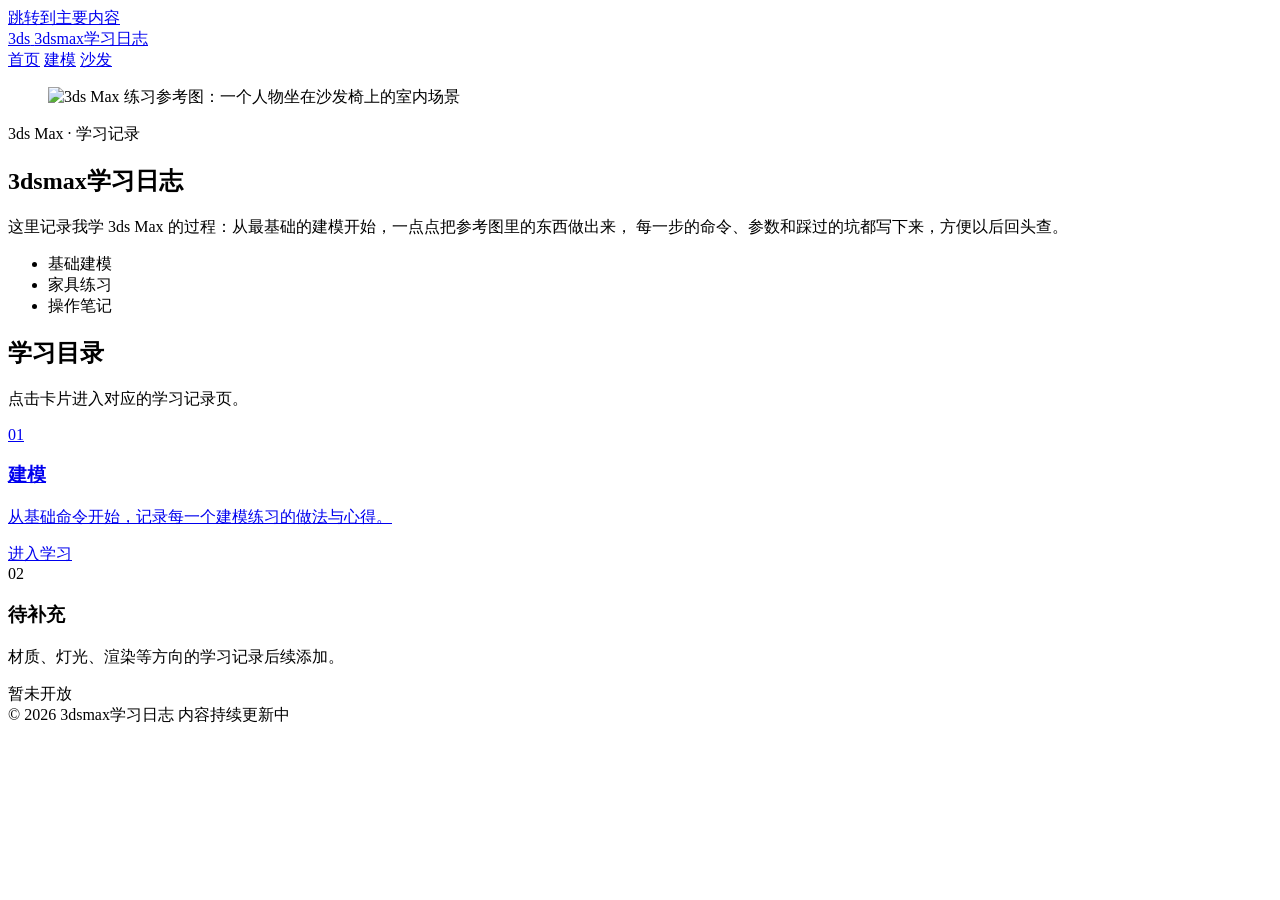
==== index.html @ b6cc0ef1 "Add files via upload" ====
<!DOCTYPE html>
<html lang="zh-CN">
<head>
  <meta charset="UTF-8">
  <meta name="viewport" content="width=device-width, initial-scale=1">
  <title>3dsmax学习日志</title>
  <meta name="description" content="3ds Max 学习日志：记录建模、材质、灯光与渲染的练习过程。">
  <link rel="stylesheet" href="assets/css/style.css">
</head>
<body class="page-home">
  <a class="skip-link" href="#main">跳转到主要内容</a>

  <header class="site-header">
    <div class="wrap site-header__inner">
      <a class="brand" href="index.html">
        <span class="brand__mark" aria-hidden="true">3ds</span>
        <span class="brand__name">3dsmax学习日志</span>
      </a>
      <nav class="site-nav" aria-label="站点导航">
        <a href="index.html" aria-current="page">首页</a>
        <a href="modeling.html">建模</a>
        <a href="sofa.html">沙发</a>
      </nav>
    </div>
  </header>

  <main id="main">
    <!-- 展示图片：放在主页最上方 -->
    <section class="hero">
      <figure class="hero__banner">
        <img src="assets/img/hero-sofa.jpg"
             alt="3ds Max 练习参考图：一个人物坐在沙发椅上的室内场景"
             width="1920" height="1038">
      </figure>

      <div class="wrap">
        <div class="hero__head">
          <p class="hero__eyebrow">3ds Max · 学习记录</p>
          <h1 class="hero__title">3dsmax学习日志</h1>
          <p class="hero__lead">
            这里记录我学 3ds Max 的过程：从最基础的建模开始，一点点把参考图里的东西做出来，
            每一步的命令、参数和踩过的坑都写下来，方便以后回头查。
          </p>
          <ul class="tag-list">
            <li>基础建模</li>
            <li>家具练习</li>
            <li>操作笔记</li>
          </ul>
        </div>
      </div>
    </section>

    <!-- 卡片入口 -->
    <section class="cards" aria-labelledby="cards-title">
      <div class="wrap">
        <h2 class="section-title" id="cards-title">学习目录</h2>
        <p class="section-desc">点击卡片进入对应的学习记录页。</p>

        <div class="card-grid">
          <a class="card" href="modeling.html">
            <span class="card__index">01</span>
            <h3 class="card__title">建模</h3>
            <p class="card__desc">从基础命令开始，记录每一个建模练习的做法与心得。</p>
            <span class="card__more">进入学习</span>
          </a>

          <!-- TODO: 后面新增学习方向时，复制这张卡片改标题、简介和 href -->
          <div class="card card--todo" aria-disabled="true">
            <span class="card__index">02</span>
            <h3 class="card__title">待补充</h3>
            <p class="card__desc">材质、灯光、渲染等方向的学习记录后续添加。</p>
            <span class="card__more">暂未开放</span>
          </div>
        </div>
      </div>
    </section>
  </main>

  <footer class="site-footer">
    <div class="wrap site-footer__inner">
      <span>© 2026 3dsmax学习日志</span>
      <span class="site-footer__note">内容持续更新中</span>
    </div>
  </footer>

  <script>
    // 顶部导航叠在展示图片上方：把实际高度交给 CSS，滚动后再换成实底，避免挡到正文。
    (function () {
      var header = document.querySelector('.site-header');
      if (!header) return;

      function sync() {
        document.documentElement.style.setProperty('--header-h', header.offsetHeight + 'px');
        header.classList.toggle('is-solid', window.scrollY > 40);
      }

      sync();
      window.addEventListener('scroll', sync, { passive: true });
      window.addEventListener('resize', sync);
    })();
  </script>
</body>
</html>
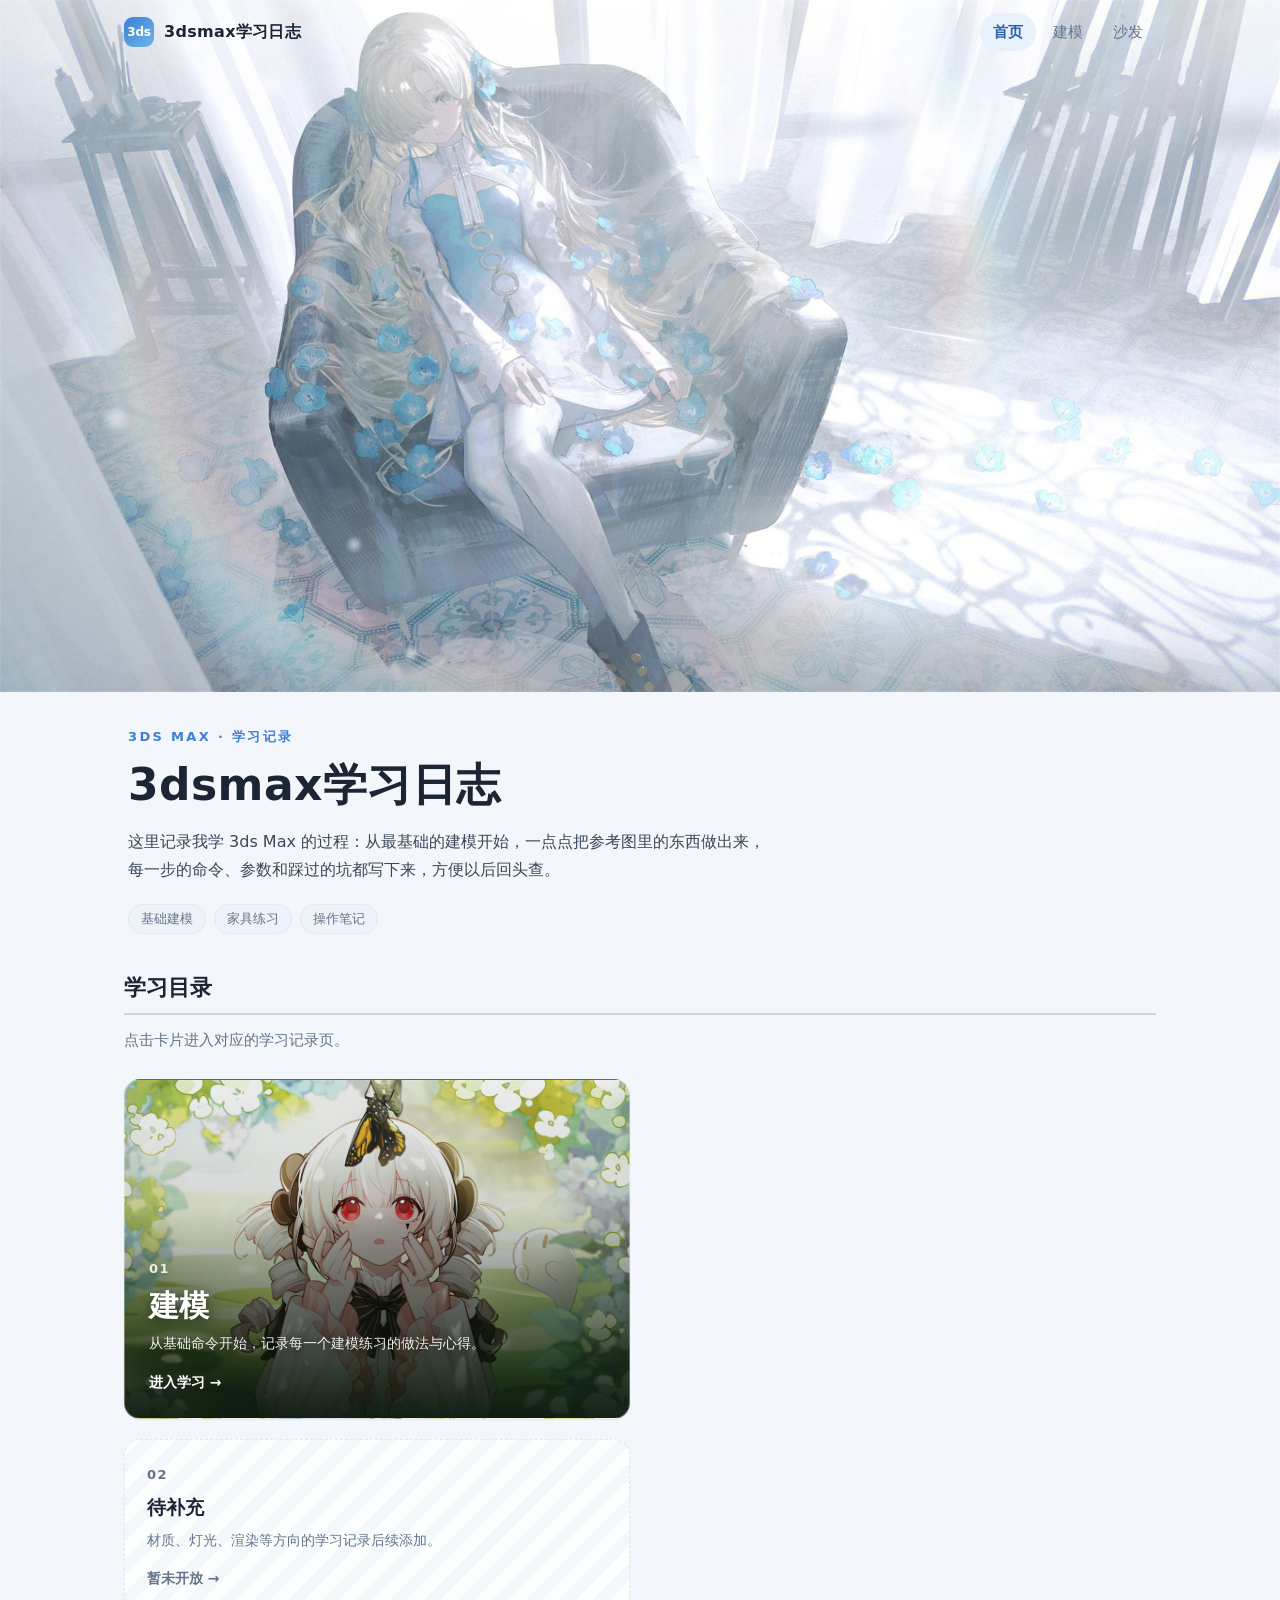
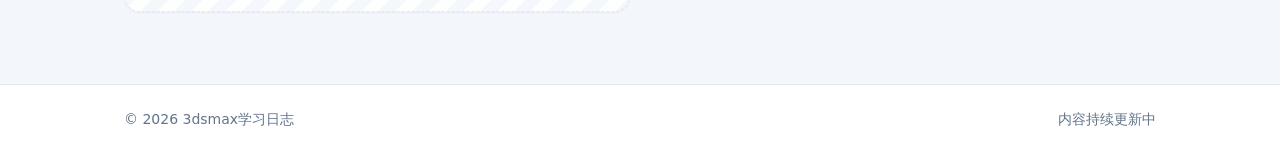
==== commit 3625493f: "Feature modeling card image and stacked layout" ====
--- a/index.html
+++ b/index.html
@@ -56,8 +56,8 @@
         <h2 class="section-title" id="cards-title">学习目录</h2>
         <p class="section-desc">点击卡片进入对应的学习记录页。</p>
 
-        <div class="card-grid">
-          <a class="card" href="modeling.html">
+        <div class="card-grid card-grid--stacked">
+          <a class="card card--feature" href="modeling.html">
             <span class="card__index">01</span>
             <h3 class="card__title">建模</h3>
             <p class="card__desc">从基础命令开始，记录每一个建模练习的做法与心得。</p>
--- a/assets/css/style.css
+++ b/assets/css/style.css
@@ -0,0 +1,691 @@
+/* 3dsmax 学习日志 · 全站样式
+   页面：index.html / modeling.html / sofa.html */
+
+:root {
+  --bg: #f3f6fb;
+  --surface: #ffffff;
+  --surface-soft: #f7fafd;
+  --border: #e1e8f2;
+  --border-strong: #c9d6e6;
+  --text: #1b2533;
+  --text-soft: #3a4759;
+  --muted: #63748a;
+  --accent: #3d7fd6;
+  --accent-deep: #2b62ab;
+  --accent-weak: #e9f1fc;
+  --accent-line: #bcd6f5;
+  --radius: 16px;
+  --shadow: 0 1px 2px rgba(24, 43, 71, .05);
+  --shadow-hover: 0 14px 30px rgba(24, 43, 71, .12);
+  --wrap: 1080px;
+}
+
+* {
+  box-sizing: border-box;
+}
+
+html {
+  scroll-behavior: smooth;
+}
+
+body {
+  margin: 0;
+  background: var(--bg);
+  color: var(--text);
+  font-family: "Noto Sans SC", "PingFang SC", "Microsoft YaHei", "Hiragino Sans GB", system-ui, sans-serif;
+  font-size: 16px;
+  line-height: 1.75;
+  -webkit-font-smoothing: antialiased;
+}
+
+img {
+  max-width: 100%;
+  display: block;
+}
+
+a {
+  color: var(--accent);
+  text-decoration: none;
+}
+
+a:hover {
+  text-decoration: underline;
+}
+
+h1, h2, h3 {
+  margin: 0;
+  line-height: 1.3;
+  font-weight: 700;
+}
+
+.wrap {
+  max-width: var(--wrap);
+  margin: 0 auto;
+  padding: 0 24px;
+}
+
+.skip-link {
+  position: absolute;
+  left: -9999px;
+}
+
+.skip-link:focus {
+  left: 16px;
+  top: 12px;
+  z-index: 20;
+  padding: 8px 14px;
+  background: var(--surface);
+  border-radius: 8px;
+}
+
+/* ---------- 顶部导航 ---------- */
+
+.site-header {
+  position: sticky;
+  top: 0;
+  z-index: 5;
+  background: rgba(255, 255, 255, .9);
+  backdrop-filter: blur(10px);
+  border-bottom: 1px solid var(--border);
+}
+
+.site-header__inner {
+  display: flex;
+  align-items: center;
+  justify-content: space-between;
+  gap: 24px;
+  min-height: 64px;
+  flex-wrap: wrap;
+}
+
+.brand {
+  display: flex;
+  align-items: center;
+  gap: 10px;
+  color: var(--text);
+  font-weight: 700;
+}
+
+.brand:hover {
+  text-decoration: none;
+}
+
+.brand__mark {
+  display: grid;
+  place-items: center;
+  width: 30px;
+  height: 30px;
+  font-size: 12px;
+  font-weight: 700;
+  letter-spacing: -.02em;
+  color: #fff;
+  background: linear-gradient(135deg, var(--accent), #6cb6e6);
+  border-radius: 9px;
+}
+
+.brand__name {
+  letter-spacing: .02em;
+}
+
+.site-nav {
+  display: flex;
+  gap: 4px;
+  flex-wrap: wrap;
+}
+
+.site-nav a {
+  padding: 6px 13px;
+  font-size: 15px;
+  color: var(--muted);
+  border-radius: 999px;
+}
+
+.site-nav a:hover {
+  background: var(--accent-weak);
+  color: var(--accent);
+  text-decoration: none;
+}
+
+.site-nav a[aria-current="page"] {
+  background: var(--accent-weak);
+  color: var(--accent-deep);
+  font-weight: 600;
+}
+
+/* ---------- 首页：导航栏融进展示图片上方 ---------- */
+
+.page-home main {
+  margin-top: calc(var(--header-h, 64px) * -1);
+}
+
+.page-home #main {
+  scroll-margin-top: var(--header-h, 64px);
+}
+
+.page-home .site-header {
+  background: none;
+  backdrop-filter: none;
+  border-bottom-color: transparent;
+  transition: border-color .2s ease, box-shadow .2s ease;
+}
+
+.page-home .site-header.is-solid {
+  background: rgba(255, 255, 255, .92);
+  backdrop-filter: blur(10px);
+  border-bottom-color: var(--border);
+  box-shadow: 0 6px 18px rgba(24, 43, 71, .06);
+}
+
+/* ---------- 首页：展示图片（左右与上方通栏） ---------- */
+
+.hero {
+  padding: 0;
+}
+
+.hero__banner {
+  position: relative;
+  margin: 0;
+  overflow: hidden;
+  background: var(--surface);
+}
+
+.hero__banner img {
+  width: 100%;
+  height: auto;
+  aspect-ratio: 2550 / 1378;
+  max-height: 88vh;
+  object-fit: cover;
+  object-position: center top;
+}
+
+/* 图片顶部一层很轻的白纱：导航压在图上时字看得清，又不留下分界线 */
+.page-home .hero__banner::after {
+  content: "";
+  position: absolute;
+  inset: 0 0 auto;
+  height: clamp(120px, 18vw, 240px);
+  pointer-events: none;
+  background: linear-gradient(180deg,
+    rgba(255, 255, 255, .5) 0%,
+    rgba(255, 255, 255, .34) 22%,
+    rgba(255, 255, 255, .2) 40%,
+    rgba(255, 255, 255, .11) 56%,
+    rgba(255, 255, 255, .05) 72%,
+    rgba(255, 255, 255, .015) 86%,
+    rgba(255, 255, 255, 0) 100%);
+}
+
+.hero__head {
+  padding: 34px 4px 0;
+}
+
+.hero__eyebrow {
+  margin: 0 0 8px;
+  font-size: 13px;
+  font-weight: 600;
+  letter-spacing: .18em;
+  color: var(--accent);
+  text-transform: uppercase;
+}
+
+.hero__title {
+  font-size: clamp(28px, 4.4vw, 44px);
+  letter-spacing: .01em;
+}
+
+.hero__lead {
+  max-width: 64ch;
+  margin: 14px 0 0;
+  color: var(--text-soft);
+}
+
+.tag-list {
+  display: flex;
+  flex-wrap: wrap;
+  gap: 8px;
+  margin: 20px 0 0;
+  padding: 0;
+  list-style: none;
+}
+
+.tag-list li {
+  padding: 3px 12px;
+  font-size: 13px;
+  color: var(--muted);
+  background: #eef3fa;
+  border: 1px solid var(--border);
+  border-radius: 999px;
+}
+
+/* ---------- 卡片入口 ---------- */
+
+.cards {
+  padding: 40px 0 72px;
+}
+
+.section-title {
+  padding-bottom: 10px;
+  font-size: 22px;
+  border-bottom: 2px solid var(--border-strong);
+}
+
+.section-desc {
+  margin: 12px 0 26px;
+  font-size: 15px;
+  color: var(--muted);
+}
+
+.card-grid {
+  display: grid;
+  grid-template-columns: repeat(auto-fill, minmax(min(230px, 100%), 1fr));
+  gap: 20px;
+}
+
+.card-grid--stacked {
+  grid-template-columns: minmax(0, calc(50% - 10px));
+  justify-content: start;
+}
+
+.card {
+  position: relative;
+  display: flex;
+  flex-direction: column;
+  gap: 8px;
+  padding: 24px 22px 20px;
+  overflow: hidden;
+  color: inherit;
+  background: var(--surface);
+  border: 1px solid var(--border);
+  border-radius: var(--radius);
+  box-shadow: var(--shadow);
+  transition: transform .18s ease, box-shadow .18s ease, border-color .18s ease;
+}
+
+.card::before {
+  content: "";
+  position: absolute;
+  inset: 0 0 auto;
+  height: 3px;
+  background: linear-gradient(90deg, var(--accent), #79bdea);
+  transform: scaleX(0);
+  transform-origin: left;
+  transition: transform .22s ease;
+}
+
+.card:hover,
+.card:focus-visible {
+  transform: translateY(-4px);
+  border-color: var(--accent);
+  box-shadow: var(--shadow-hover);
+  text-decoration: none;
+}
+
+.card:hover::before,
+.card:focus-visible::before {
+  transform: scaleX(1);
+}
+
+.card__index {
+  font-size: 13px;
+  font-weight: 700;
+  letter-spacing: .12em;
+  color: var(--accent);
+}
+
+.card__title {
+  font-size: 19px;
+}
+
+.card__desc {
+  flex: 1;
+  margin: 0;
+  font-size: 14px;
+  color: var(--muted);
+}
+
+.card__more {
+  margin-top: 6px;
+  font-size: 14px;
+  font-weight: 600;
+  color: var(--accent);
+}
+
+.card__more::after {
+  content: " →";
+}
+
+.card--todo {
+  background: repeating-linear-gradient(135deg, #fdfefe, #fdfefe 12px, #f4f8fd 12px, #f4f8fd 24px);
+  border-style: dashed;
+}
+
+.card--todo .card__index,
+.card--todo .card__more {
+  color: var(--muted);
+}
+
+.card--todo::before {
+  display: none;
+}
+
+.card--feature {
+  justify-content: flex-end;
+  min-height: 340px;
+  padding: 28px 24px 24px;
+  color: #fff;
+  background-color: #253b2a;
+  background-image:
+    linear-gradient(180deg, rgba(15, 30, 20, .08) 0%, rgba(15, 30, 20, .18) 38%, rgba(10, 24, 15, .92) 100%),
+    url("../img/modeling-card.jpg");
+  background-position: center 34%;
+  background-size: cover;
+  border-color: rgba(255, 255, 255, .32);
+}
+
+.card--feature .card__index {
+  color: #e4f2df;
+  text-shadow: 0 1px 8px rgba(0, 0, 0, .45);
+}
+
+.card--feature .card__title {
+  font-size: 30px;
+  line-height: 1.15;
+  text-shadow: 0 2px 12px rgba(0, 0, 0, .55);
+}
+
+.card--feature .card__desc {
+  flex: 0;
+  max-width: 42ch;
+  color: rgba(255, 255, 255, .92);
+  text-shadow: 0 1px 8px rgba(0, 0, 0, .5);
+}
+
+.card--feature .card__more {
+  color: #fff;
+}
+
+.card--feature:hover,
+.card--feature:focus-visible {
+  border-color: rgba(255, 255, 255, .72);
+}
+
+/* ---------- 内页页头 ---------- */
+
+.page-head {
+  padding: 40px 0 26px;
+  background: linear-gradient(180deg, #ffffff, #f7fafd);
+  border-bottom: 1px solid var(--border);
+}
+
+.breadcrumb {
+  margin: 0 0 10px;
+  font-size: 14px;
+  color: var(--muted);
+}
+
+.page-title {
+  font-size: clamp(24px, 3.4vw, 34px);
+}
+
+.page-lead {
+  max-width: 64ch;
+  margin: 10px 0 0;
+  color: var(--muted);
+}
+
+.page-body {
+  padding: 40px 0 72px;
+}
+
+/* ---------- 日志正文 ---------- */
+
+.log {
+  display: grid;
+  grid-template-columns: minmax(0, 1fr) 292px;
+  gap: 40px;
+  align-items: start;
+}
+
+.log__main > section + section {
+  margin-top: 36px;
+}
+
+.log__main .section-title {
+  font-size: 19px;
+}
+
+.log__main p {
+  margin: 14px 0 0;
+  color: var(--text-soft);
+}
+
+.step-list {
+  margin: 18px 0 0;
+  padding: 0;
+  list-style: none;
+  counter-reset: step;
+}
+
+.step-list > li {
+  position: relative;
+  padding: 14px 0 14px 46px;
+  border-bottom: 1px dashed var(--border);
+}
+
+.step-list > li:last-child {
+  border-bottom: 0;
+}
+
+.step-list > li::before {
+  counter-increment: step;
+  content: counter(step, decimal-leading-zero);
+  position: absolute;
+  left: 0;
+  top: 15px;
+  display: grid;
+  place-items: center;
+  width: 32px;
+  height: 32px;
+  font-size: 12.5px;
+  font-weight: 700;
+  color: var(--accent-deep);
+  background: var(--accent-weak);
+  border-radius: 10px;
+}
+
+.step-list strong {
+  display: block;
+}
+
+.step-list span {
+  font-size: 14px;
+  color: var(--muted);
+}
+
+.shot {
+  margin: 0;
+  overflow: hidden;
+  background: var(--surface);
+  border: 1px solid var(--border);
+  border-radius: var(--radius);
+  box-shadow: var(--shadow);
+}
+
+.shot img {
+  width: 100%;
+  height: auto;
+}
+
+.shot figcaption {
+  padding: 10px 14px;
+  font-size: 13px;
+  color: var(--muted);
+  border-top: 1px solid var(--border);
+}
+
+.shot-gallery {
+  display: grid;
+  gap: 18px;
+  margin-top: 18px;
+}
+
+.note-table {
+  width: 100%;
+  margin: 18px 0 0;
+  border-collapse: collapse;
+  font-size: 14.5px;
+  background: var(--surface);
+  border: 1px solid var(--border);
+  border-radius: var(--radius);
+  overflow: hidden;
+}
+
+.note-table caption {
+  padding-bottom: 10px;
+  font-size: 13px;
+  color: var(--muted);
+  text-align: left;
+}
+
+.note-table th,
+.note-table td {
+  padding: 11px 16px;
+  text-align: left;
+  border-bottom: 1px solid var(--border);
+}
+
+.note-table th {
+  width: 34%;
+  font-weight: 600;
+  color: var(--muted);
+  background: var(--surface-soft);
+}
+
+.note-table tr:last-child th,
+.note-table tr:last-child td {
+  border-bottom: 0;
+}
+
+.back-link {
+  display: flex;
+  gap: 18px;
+  flex-wrap: wrap;
+  margin-top: 44px;
+  padding-top: 20px;
+  font-size: 14.5px;
+  border-top: 1px solid var(--border);
+}
+
+/* ---------- 侧栏 ---------- */
+
+.side-card {
+  overflow: hidden;
+  background: var(--surface);
+  border: 1px solid var(--border);
+  border-radius: var(--radius);
+  box-shadow: var(--shadow);
+}
+
+.side-card + .side-card {
+  margin-top: 20px;
+}
+
+.side-card__title {
+  margin: 16px 16px 0;
+  padding-bottom: 10px;
+  font-size: 15px;
+  border-bottom: 1px solid var(--border);
+}
+
+.side-card__list {
+  margin: 0;
+  padding: 6px 16px 14px;
+}
+
+.side-card__list > div {
+  padding: 9px 0;
+  border-bottom: 1px dashed var(--border);
+}
+
+.side-card__list > div:last-child {
+  border-bottom: 0;
+}
+
+.side-card__list dt {
+  font-size: 12.5px;
+  color: var(--muted);
+}
+
+.side-card__list dd {
+  margin: 2px 0 0;
+  font-size: 15px;
+  font-weight: 600;
+}
+
+.side-card__body {
+  margin: 12px 16px 16px;
+  font-size: 14px;
+  color: var(--muted);
+}
+
+/* ---------- 页脚 ---------- */
+
+.site-footer {
+  background: var(--surface);
+  border-top: 1px solid var(--border);
+}
+
+.site-footer__inner {
+  display: flex;
+  align-items: center;
+  justify-content: space-between;
+  gap: 12px;
+  flex-wrap: wrap;
+  padding-top: 22px;
+  padding-bottom: 22px;
+  font-size: 14px;
+  color: var(--muted);
+}
+
+/* ---------- 响应式 ---------- */
+
+@media (max-width: 960px) {
+  .log {
+    grid-template-columns: minmax(0, 1fr);
+    gap: 32px;
+  }
+}
+
+@media (max-width: 620px) {
+  /* 没有脚本时导航会折成两行，用这个高度兜底，图片上方才不会露出空隙 */
+  html {
+    --header-h: 113px;
+  }
+
+  .wrap {
+    padding: 0 18px;
+  }
+
+  .site-header__inner {
+    min-height: 0;
+    padding-top: 10px;
+    padding-bottom: 10px;
+  }
+
+  .hero__banner img {
+    min-height: 240px;
+  }
+
+  .hero__head {
+    padding-top: 26px;
+  }
+
+  .note-table th {
+    width: 40%;
+    padding: 10px 12px;
+  }
+
+  .note-table td {
+    padding: 10px 12px;
+  }
+}
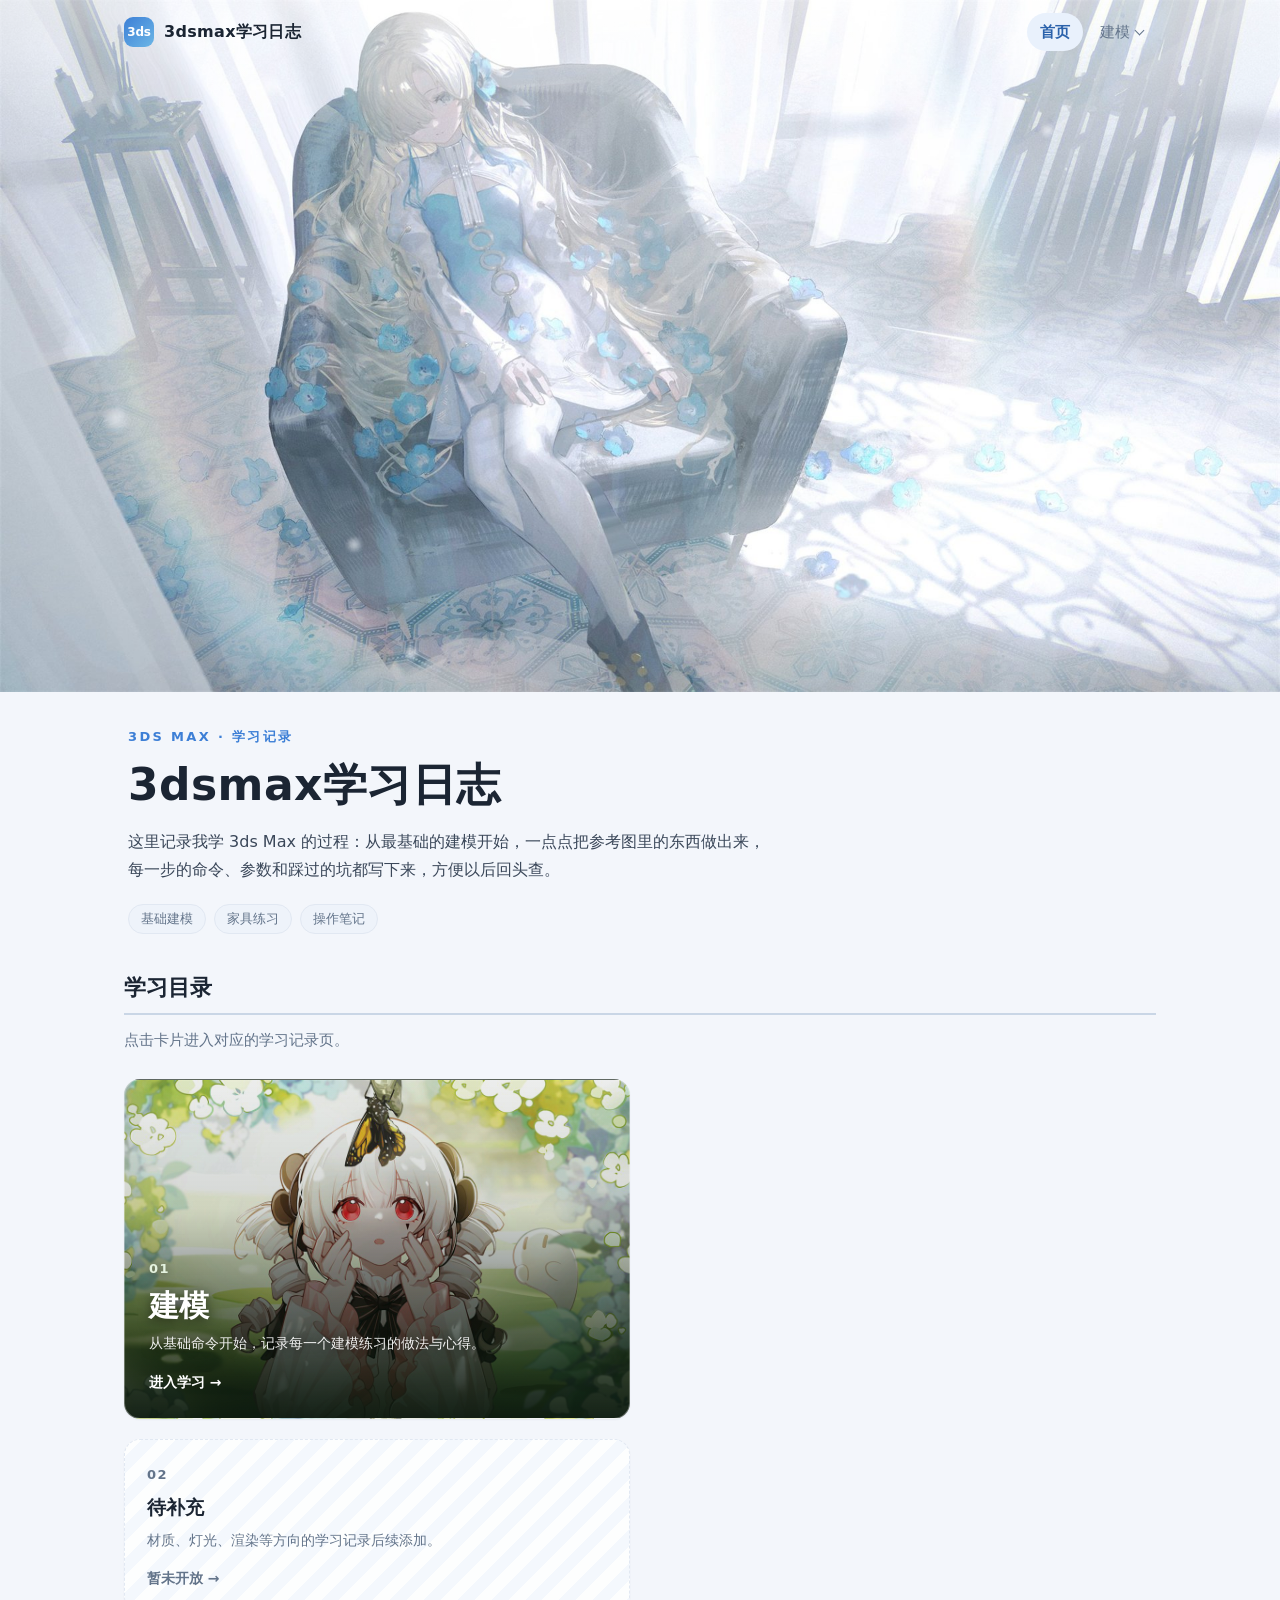
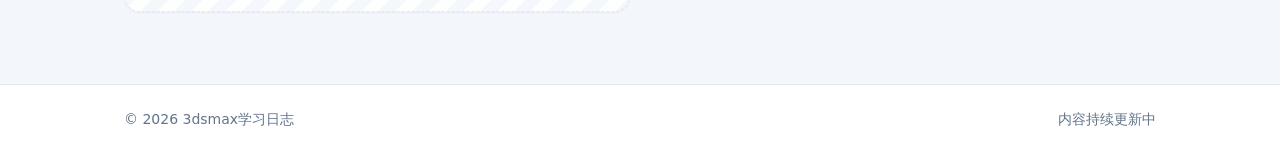
==== commit 2b64cc18: "Add modeling dropdown navigation" ====
--- a/index.html
+++ b/index.html
@@ -18,8 +18,15 @@
       </a>
       <nav class="site-nav" aria-label="站点导航">
         <a href="index.html" aria-current="page">首页</a>
-        <a href="modeling.html">建模</a>
-        <a href="sofa.html">沙发</a>
+        <div class="site-nav__dropdown">
+          <a class="site-nav__parent" href="modeling.html" aria-haspopup="true">建模</a>
+          <div class="site-nav__submenu">
+            <a href="sofa.html">沙发</a>
+            <a href="bookshelf.html">书柜</a>
+            <a href="phone.html">手机</a>
+            <a href="computer.html">电脑</a>
+          </div>
+        </div>
       </nav>
     </div>
   </header>
--- a/assets/css/style.css
+++ b/assets/css/style.css
@@ -129,8 +129,71 @@
 
 .site-nav {
   display: flex;
+  align-items: center;
   gap: 4px;
   flex-wrap: wrap;
+}
+
+.site-nav__dropdown {
+  position: relative;
+}
+
+.site-nav__dropdown::after {
+  content: "";
+  position: absolute;
+  top: 100%;
+  left: 0;
+  right: 0;
+  height: 10px;
+}
+
+.site-nav__parent {
+  display: flex;
+  align-items: center;
+  gap: 6px;
+}
+
+.site-nav__parent::after {
+  content: "";
+  width: 6px;
+  height: 6px;
+  margin-top: -3px;
+  border-right: 1.5px solid currentColor;
+  border-bottom: 1.5px solid currentColor;
+  transform: rotate(45deg);
+  transition: transform .18s ease;
+}
+
+.site-nav__dropdown:hover .site-nav__parent::after,
+.site-nav__dropdown:focus-within .site-nav__parent::after {
+  margin-top: 3px;
+  transform: rotate(225deg);
+}
+
+.site-nav__submenu {
+  position: absolute;
+  top: calc(100% + 10px);
+  left: 50%;
+  z-index: 20;
+  display: grid;
+  min-width: 126px;
+  gap: 2px;
+  padding: 8px;
+  visibility: hidden;
+  opacity: 0;
+  background: rgba(255, 255, 255, .98);
+  border: 1px solid var(--border);
+  border-radius: 12px;
+  box-shadow: 0 14px 34px rgba(24, 43, 71, .14);
+  transform: translate(-50%, -6px);
+  transition: opacity .16s ease, transform .16s ease, visibility .16s ease;
+}
+
+.site-nav__dropdown:hover .site-nav__submenu,
+.site-nav__dropdown:focus-within .site-nav__submenu {
+  visibility: visible;
+  opacity: 1;
+  transform: translate(-50%, 0);
 }
 
 .site-nav a {
@@ -150,6 +213,19 @@
   background: var(--accent-weak);
   color: var(--accent-deep);
   font-weight: 600;
+}
+
+.site-nav__dropdown.is-current > .site-nav__parent {
+  background: var(--accent-weak);
+  color: var(--accent-deep);
+  font-weight: 600;
+}
+
+.site-nav__submenu a {
+  padding: 8px 12px;
+  font-size: 14px;
+  text-align: left;
+  white-space: nowrap;
 }
 
 /* ---------- 首页：导航栏融进展示图片上方 ---------- */
